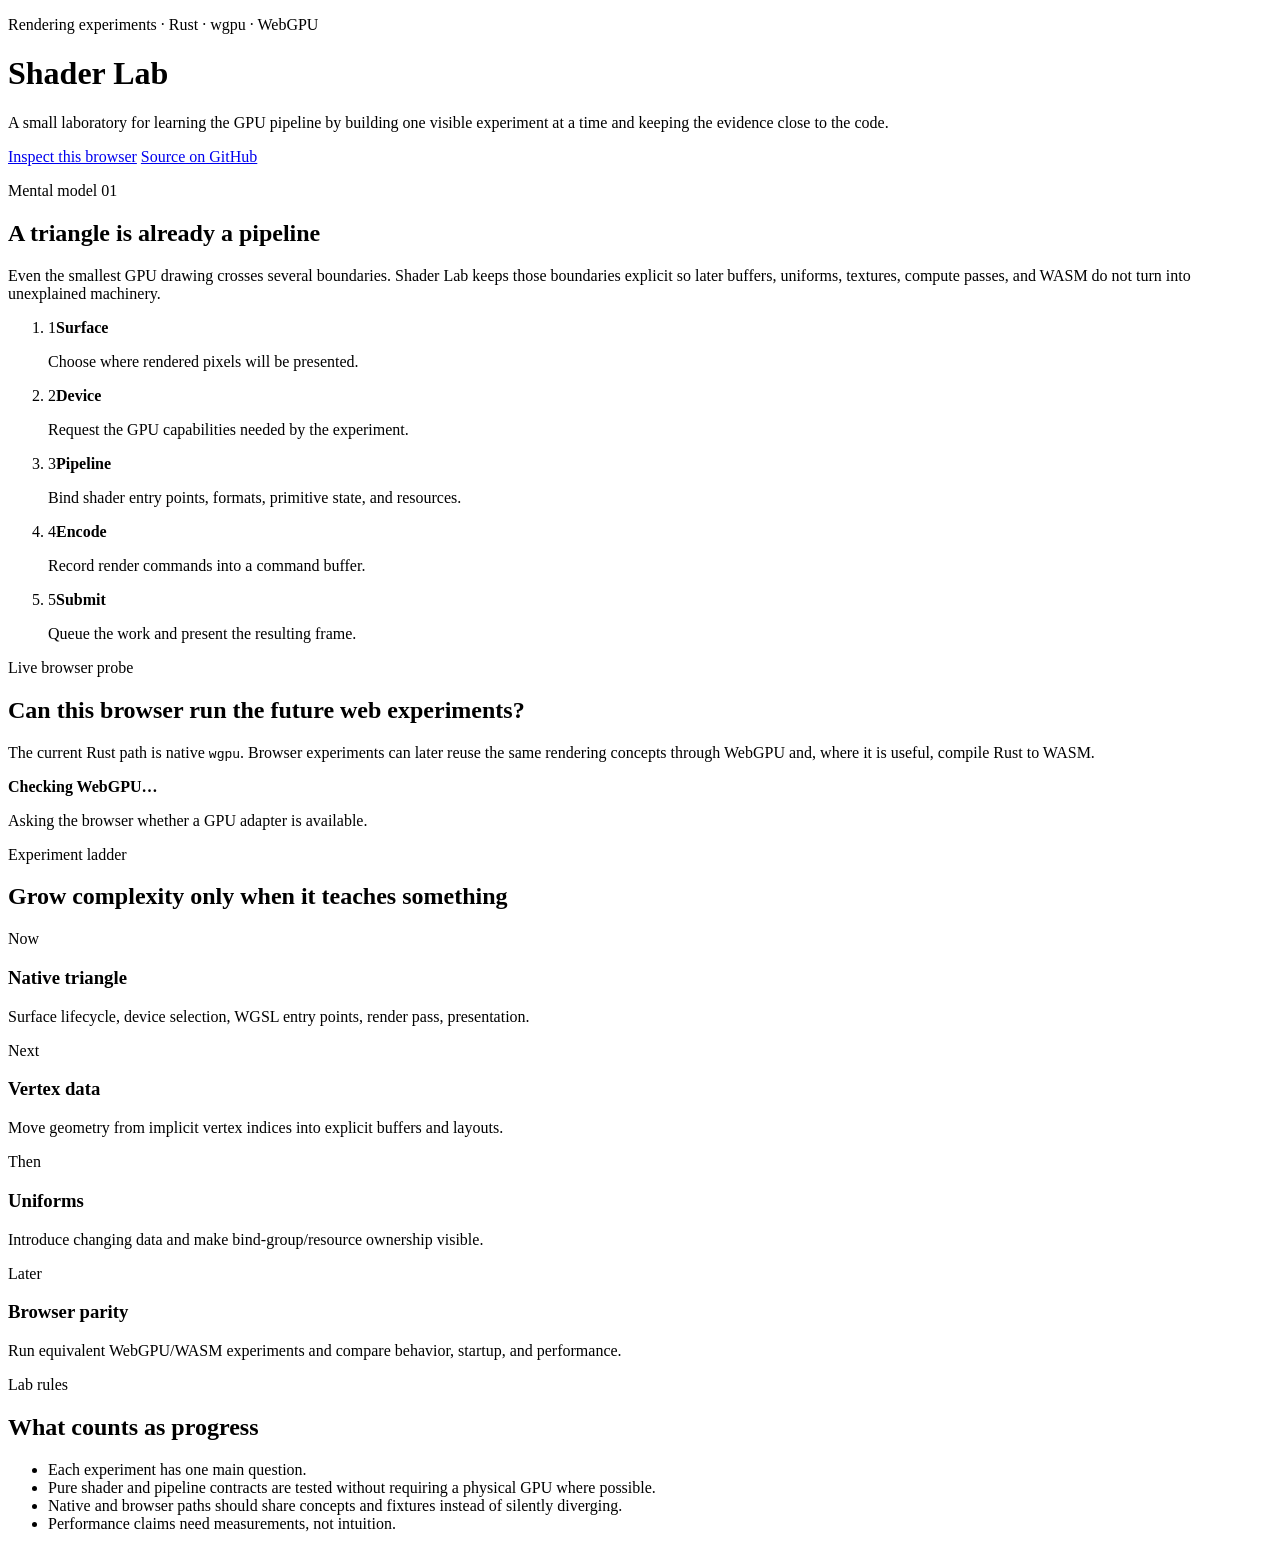
==== site/index.html @ af68c42d "feat: add Shader Lab Pages explainer" ====
<!doctype html>
<html lang="en">
  <head>
    <meta charset="utf-8" />
    <meta name="viewport" content="width=device-width, initial-scale=1" />
    <meta
      name="description"
      content="Shader Lab is an experiment-driven place to understand GPU pipelines, shaders, wgpu, WebGPU, and rendering trade-offs."
    />
    <title>Shader Lab — GPU experiments with visible evidence</title>
    <link rel="stylesheet" href="./styles.css" />
  </head>
  <body>
    <main class="shell">
      <header class="hero">
        <p class="eyebrow">Rendering experiments · Rust · wgpu · WebGPU</p>
        <h1>Shader Lab</h1>
        <p class="lede">
          A small laboratory for learning the GPU pipeline by building one visible experiment at a
          time and keeping the evidence close to the code.
        </p>
        <nav class="actions" aria-label="Project links">
          <a class="button primary" href="#webgpu-check">Inspect this browser</a>
          <a class="button" href="https://github.com/moritzbrantner/shader-lab">Source on GitHub</a>
        </nav>
      </header>

      <section class="pipeline" aria-labelledby="pipeline-title">
        <div class="section-copy">
          <p class="eyebrow">Mental model 01</p>
          <h2 id="pipeline-title">A triangle is already a pipeline</h2>
          <p>
            Even the smallest GPU drawing crosses several boundaries. Shader Lab keeps those
            boundaries explicit so later buffers, uniforms, textures, compute passes, and WASM do not
            turn into unexplained machinery.
          </p>
        </div>
        <ol class="pipeline-grid">
          <li><span>1</span><strong>Surface</strong><p>Choose where rendered pixels will be presented.</p></li>
          <li><span>2</span><strong>Device</strong><p>Request the GPU capabilities needed by the experiment.</p></li>
          <li><span>3</span><strong>Pipeline</strong><p>Bind shader entry points, formats, primitive state, and resources.</p></li>
          <li><span>4</span><strong>Encode</strong><p>Record render commands into a command buffer.</p></li>
          <li><span>5</span><strong>Submit</strong><p>Queue the work and present the resulting frame.</p></li>
        </ol>
      </section>

      <section class="capability" id="webgpu-check" aria-labelledby="capability-title">
        <div class="section-copy">
          <p class="eyebrow">Live browser probe</p>
          <h2 id="capability-title">Can this browser run the future web experiments?</h2>
          <p>
            The current Rust path is native <code>wgpu</code>. Browser experiments can later reuse
            the same rendering concepts through WebGPU and, where it is useful, compile Rust to WASM.
          </p>
        </div>
        <div class="probe-card">
          <div class="probe-state">
            <span class="status-dot" id="status-dot" aria-hidden="true"></span>
            <div>
              <strong id="status-title">Checking WebGPU…</strong>
              <p id="status-detail">Asking the browser whether a GPU adapter is available.</p>
            </div>
          </div>
          <dl class="metrics" id="metrics" hidden>
            <div><dt>Features</dt><dd id="feature-count">—</dd></div>
            <div><dt>Max bind groups</dt><dd id="max-bind-groups">—</dd></div>
            <div><dt>Max 2D texture</dt><dd id="max-texture-size">—</dd></div>
          </dl>
        </div>
      </section>

      <section class="experiments" aria-labelledby="experiments-title">
        <div class="section-copy">
          <p class="eyebrow">Experiment ladder</p>
          <h2 id="experiments-title">Grow complexity only when it teaches something</h2>
        </div>
        <div class="cards">
          <article><span>Now</span><h3>Native triangle</h3><p>Surface lifecycle, device selection, WGSL entry points, render pass, presentation.</p></article>
          <article><span>Next</span><h3>Vertex data</h3><p>Move geometry from implicit vertex indices into explicit buffers and layouts.</p></article>
          <article><span>Then</span><h3>Uniforms</h3><p>Introduce changing data and make bind-group/resource ownership visible.</p></article>
          <article><span>Later</span><h3>Browser parity</h3><p>Run equivalent WebGPU/WASM experiments and compare behavior, startup, and performance.</p></article>
        </div>
      </section>

      <section class="principles" aria-labelledby="principles-title">
        <div class="section-copy">
          <p class="eyebrow">Lab rules</p>
          <h2 id="principles-title">What counts as progress</h2>
        </div>
        <ul>
          <li>Each experiment has one main question.</li>
          <li>Pure shader and pipeline contracts are tested without requiring a physical GPU where possible.</li>
          <li>Native and browser paths should share concepts and fixtures instead of silently diverging.</li>
          <li>Performance claims need measurements, not intuition.</li>
        </ul>
      </section>
    </main>
    <script type="module" src="./app.js"></script>
  </body>
</html>
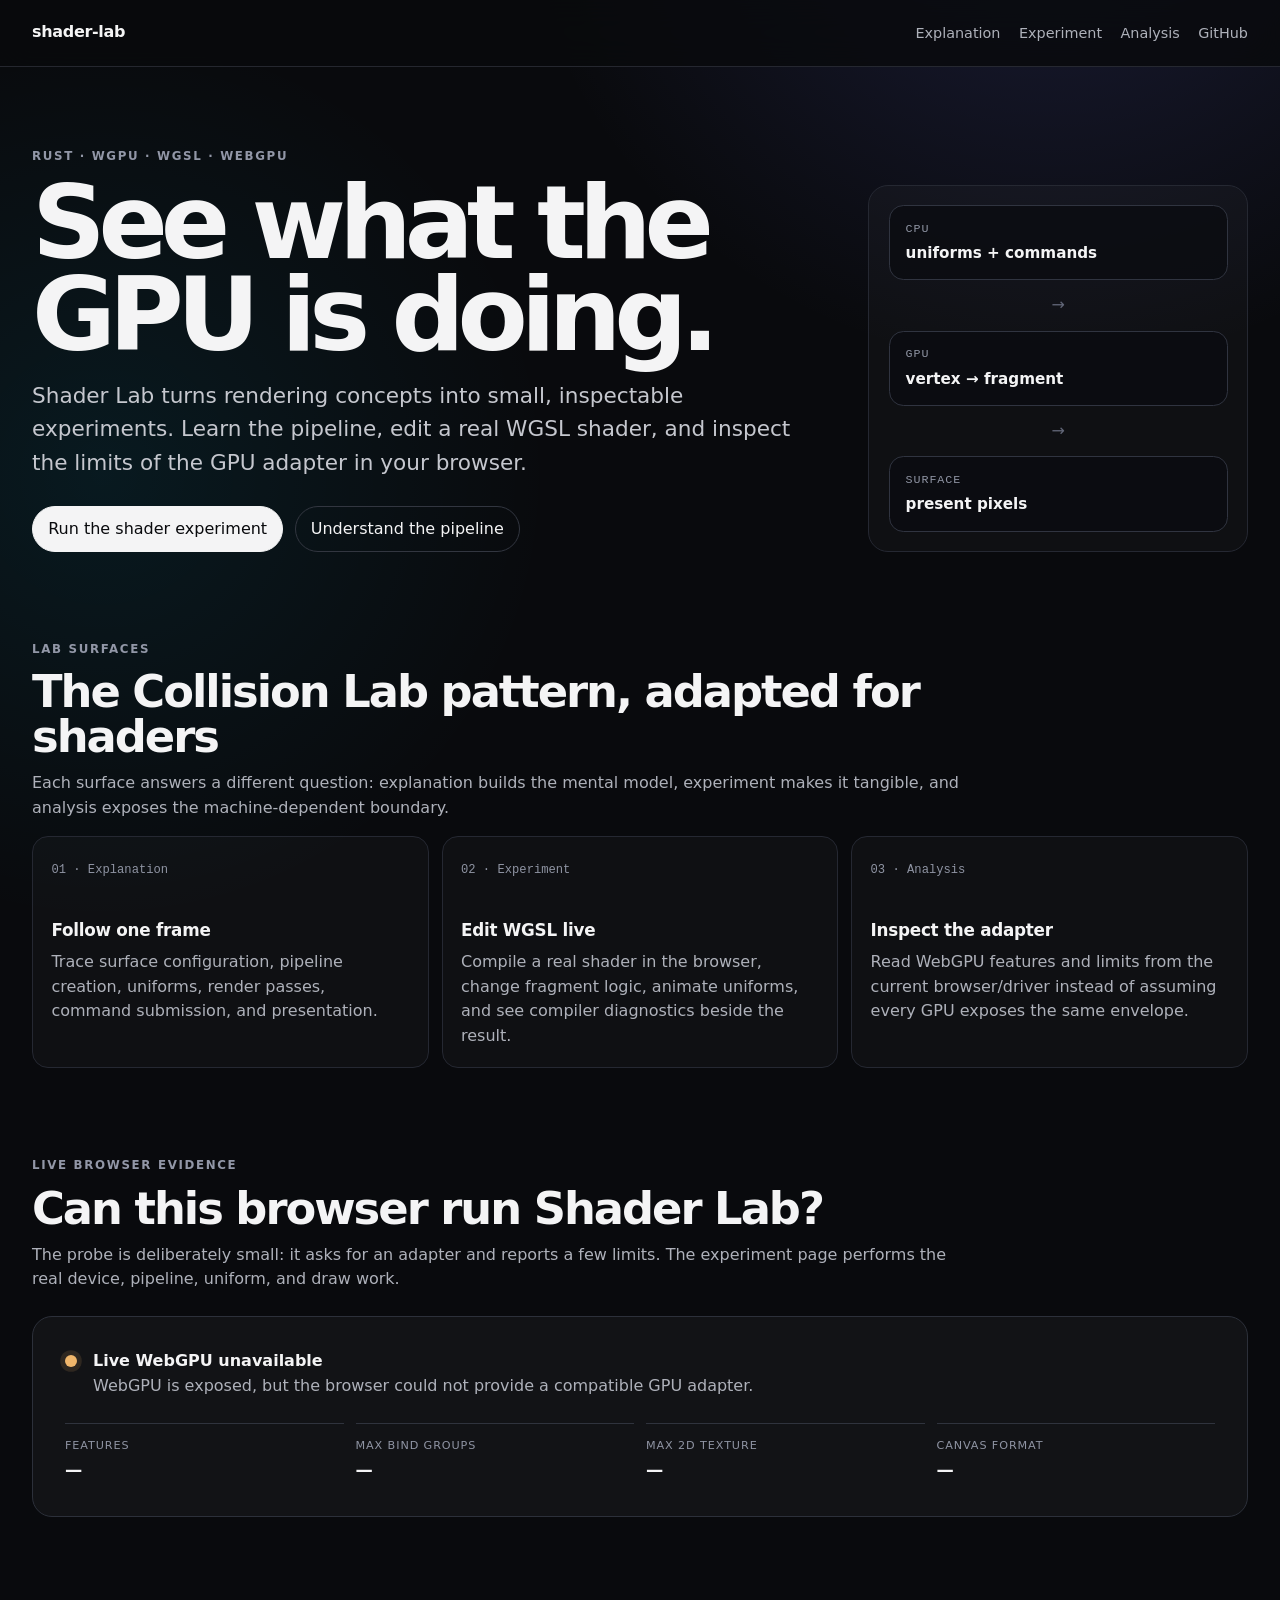
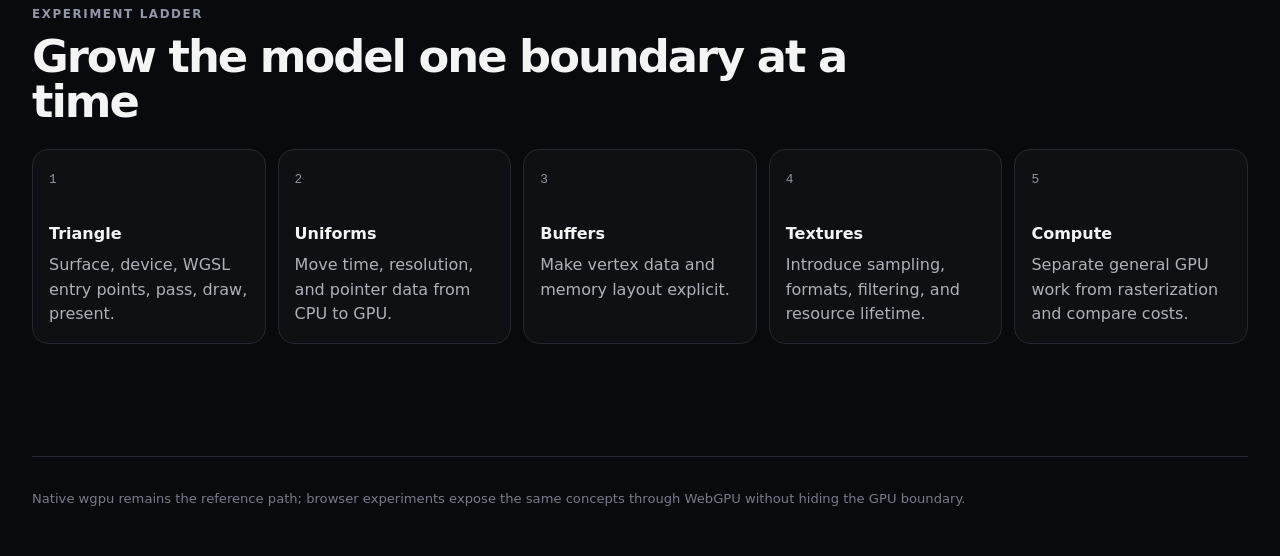
==== commit 350d168a: "feat: turn Pages into an interactive shader lab" ====
--- a/site/index.html
+++ b/site/index.html
@@ -3,55 +3,73 @@
   <head>
     <meta charset="utf-8" />
     <meta name="viewport" content="width=device-width, initial-scale=1" />
-    <meta
-      name="description"
-      content="Shader Lab is an experiment-driven place to understand GPU pipelines, shaders, wgpu, WebGPU, and rendering trade-offs."
-    />
-    <title>Shader Lab — GPU experiments with visible evidence</title>
+    <meta name="description" content="Shader Lab is an interactive WebGPU laboratory for learning GPU pipelines, WGSL, rendering, and hardware limits through visible experiments." />
+    <title>Shader Lab — interactive GPU experiments</title>
     <link rel="stylesheet" href="./styles.css" />
   </head>
   <body>
+    <header class="site-header">
+      <div class="header-inner">
+        <a class="brand" href="./">shader-lab</a>
+        <nav class="site-nav" aria-label="Shader Lab">
+          <a href="./explain/">Explanation</a>
+          <a href="./demo/">Experiment</a>
+          <a href="./analysis/">Analysis</a>
+          <a href="https://github.com/moritzbrantner/shader-lab">GitHub</a>
+        </nav>
+      </div>
+    </header>
+
     <main class="shell">
-      <header class="hero">
-        <p class="eyebrow">Rendering experiments · Rust · wgpu · WebGPU</p>
-        <h1>Shader Lab</h1>
-        <p class="lede">
-          A small laboratory for learning the GPU pipeline by building one visible experiment at a
-          time and keeping the evidence close to the code.
-        </p>
-        <nav class="actions" aria-label="Project links">
-          <a class="button primary" href="#webgpu-check">Inspect this browser</a>
-          <a class="button" href="https://github.com/moritzbrantner/shader-lab">Source on GitHub</a>
-        </nav>
-      </header>
-
-      <section class="pipeline" aria-labelledby="pipeline-title">
-        <div class="section-copy">
-          <p class="eyebrow">Mental model 01</p>
-          <h2 id="pipeline-title">A triangle is already a pipeline</h2>
-          <p>
-            Even the smallest GPU drawing crosses several boundaries. Shader Lab keeps those
-            boundaries explicit so later buffers, uniforms, textures, compute passes, and WASM do not
-            turn into unexplained machinery.
-          </p>
+      <section class="hero hero-grid">
+        <div>
+          <p class="eyebrow">Rust · wgpu · WGSL · WebGPU</p>
+          <h1>See what the GPU is doing.</h1>
+          <p class="lede">Shader Lab turns rendering concepts into small, inspectable experiments. Learn the pipeline, edit a real WGSL shader, and inspect the limits of the GPU adapter in your browser.</p>
+          <div class="actions">
+            <a class="button primary" href="./demo/">Run the shader experiment</a>
+            <a class="button" href="./explain/">Understand the pipeline</a>
+          </div>
         </div>
-        <ol class="pipeline-grid">
-          <li><span>1</span><strong>Surface</strong><p>Choose where rendered pixels will be presented.</p></li>
-          <li><span>2</span><strong>Device</strong><p>Request the GPU capabilities needed by the experiment.</p></li>
-          <li><span>3</span><strong>Pipeline</strong><p>Bind shader entry points, formats, primitive state, and resources.</p></li>
-          <li><span>4</span><strong>Encode</strong><p>Record render commands into a command buffer.</p></li>
-          <li><span>5</span><strong>Submit</strong><p>Queue the work and present the resulting frame.</p></li>
-        </ol>
+        <div class="hero-schematic" aria-label="CPU to GPU rendering pipeline">
+          <div><span>CPU</span><strong>uniforms + commands</strong></div>
+          <i aria-hidden="true">→</i>
+          <div><span>GPU</span><strong>vertex → fragment</strong></div>
+          <i aria-hidden="true">→</i>
+          <div><span>Surface</span><strong>present pixels</strong></div>
+        </div>
       </section>
 
-      <section class="capability" id="webgpu-check" aria-labelledby="capability-title">
+      <section class="section" aria-labelledby="surfaces-title">
         <div class="section-copy">
-          <p class="eyebrow">Live browser probe</p>
-          <h2 id="capability-title">Can this browser run the future web experiments?</h2>
-          <p>
-            The current Rust path is native <code>wgpu</code>. Browser experiments can later reuse
-            the same rendering concepts through WebGPU and, where it is useful, compile Rust to WASM.
-          </p>
+          <p class="eyebrow">Lab surfaces</p>
+          <h2 id="surfaces-title">The Collision Lab pattern, adapted for shaders</h2>
+          <p>Each surface answers a different question: explanation builds the mental model, experiment makes it tangible, and analysis exposes the machine-dependent boundary.</p>
+        </div>
+        <div class="cards three-up">
+          <a class="card card-link" href="./explain/">
+            <span>01 · Explanation</span>
+            <h3>Follow one frame</h3>
+            <p>Trace surface configuration, pipeline creation, uniforms, render passes, command submission, and presentation.</p>
+          </a>
+          <a class="card card-link" href="./demo/">
+            <span>02 · Experiment</span>
+            <h3>Edit WGSL live</h3>
+            <p>Compile a real shader in the browser, change fragment logic, animate uniforms, and see compiler diagnostics beside the result.</p>
+          </a>
+          <a class="card card-link" href="./analysis/">
+            <span>03 · Analysis</span>
+            <h3>Inspect the adapter</h3>
+            <p>Read WebGPU features and limits from the current browser/driver instead of assuming every GPU exposes the same envelope.</p>
+          </a>
+        </div>
+      </section>
+
+      <section class="section" id="webgpu-check" aria-labelledby="capability-title">
+        <div class="section-copy">
+          <p class="eyebrow">Live browser evidence</p>
+          <h2 id="capability-title">Can this browser run Shader Lab?</h2>
+          <p>The probe is deliberately small: it asks for an adapter and reports a few limits. The experiment page performs the real device, pipeline, uniform, and draw work.</p>
         </div>
         <div class="probe-card">
           <div class="probe-state">
@@ -61,40 +79,31 @@
               <p id="status-detail">Asking the browser whether a GPU adapter is available.</p>
             </div>
           </div>
-          <dl class="metrics" id="metrics" hidden>
+          <dl class="metrics four-up" id="metrics" hidden>
             <div><dt>Features</dt><dd id="feature-count">—</dd></div>
             <div><dt>Max bind groups</dt><dd id="max-bind-groups">—</dd></div>
             <div><dt>Max 2D texture</dt><dd id="max-texture-size">—</dd></div>
+            <div><dt>Canvas format</dt><dd id="canvas-format">—</dd></div>
           </dl>
         </div>
       </section>
 
-      <section class="experiments" aria-labelledby="experiments-title">
+      <section class="section" aria-labelledby="ladder-title">
         <div class="section-copy">
           <p class="eyebrow">Experiment ladder</p>
-          <h2 id="experiments-title">Grow complexity only when it teaches something</h2>
+          <h2 id="ladder-title">Grow the model one boundary at a time</h2>
         </div>
-        <div class="cards">
-          <article><span>Now</span><h3>Native triangle</h3><p>Surface lifecycle, device selection, WGSL entry points, render pass, presentation.</p></article>
-          <article><span>Next</span><h3>Vertex data</h3><p>Move geometry from implicit vertex indices into explicit buffers and layouts.</p></article>
-          <article><span>Then</span><h3>Uniforms</h3><p>Introduce changing data and make bind-group/resource ownership visible.</p></article>
-          <article><span>Later</span><h3>Browser parity</h3><p>Run equivalent WebGPU/WASM experiments and compare behavior, startup, and performance.</p></article>
-        </div>
-      </section>
-
-      <section class="principles" aria-labelledby="principles-title">
-        <div class="section-copy">
-          <p class="eyebrow">Lab rules</p>
-          <h2 id="principles-title">What counts as progress</h2>
-        </div>
-        <ul>
-          <li>Each experiment has one main question.</li>
-          <li>Pure shader and pipeline contracts are tested without requiring a physical GPU where possible.</li>
-          <li>Native and browser paths should share concepts and fixtures instead of silently diverging.</li>
-          <li>Performance claims need measurements, not intuition.</li>
-        </ul>
+        <ol class="pipeline-grid">
+          <li><span>1</span><strong>Triangle</strong><p>Surface, device, WGSL entry points, pass, draw, present.</p></li>
+          <li><span>2</span><strong>Uniforms</strong><p>Move time, resolution, and pointer data from CPU to GPU.</p></li>
+          <li><span>3</span><strong>Buffers</strong><p>Make vertex data and memory layout explicit.</p></li>
+          <li><span>4</span><strong>Textures</strong><p>Introduce sampling, formats, filtering, and resource lifetime.</p></li>
+          <li><span>5</span><strong>Compute</strong><p>Separate general GPU work from rasterization and compare costs.</p></li>
+        </ol>
       </section>
     </main>
+
+    <footer class="site-footer">Native wgpu remains the reference path; browser experiments expose the same concepts through WebGPU without hiding the GPU boundary.</footer>
     <script type="module" src="./app.js"></script>
   </body>
 </html>
--- a/site/styles.css
+++ b/site/styles.css
@@ -0,0 +1,197 @@
+:root {
+  font-family: Inter, ui-sans-serif, system-ui, -apple-system, BlinkMacSystemFont, "Segoe UI", sans-serif;
+  color-scheme: dark;
+  line-height: 1.55;
+  font-synthesis: none;
+  background: #090a0d;
+  color: #f4f4f5;
+}
+
+* { box-sizing: border-box; }
+html { min-width: 20rem; background: #090a0d; }
+body {
+  margin: 0;
+  background:
+    radial-gradient(circle at 82% -8%, rgba(111, 117, 255, 0.18), transparent 34rem),
+    radial-gradient(circle at 8% 22%, rgba(0, 209, 255, 0.08), transparent 28rem),
+    #090a0d;
+}
+a { color: inherit; }
+button, select, input, textarea { font: inherit; }
+button, select { color: inherit; }
+code, pre, textarea { font-family: "SFMono-Regular", Consolas, "Liberation Mono", monospace; }
+
+.site-header {
+  position: sticky;
+  top: 0;
+  z-index: 20;
+  border-bottom: 1px solid rgba(49, 52, 62, 0.72);
+  background: rgba(9, 10, 13, 0.82);
+  backdrop-filter: blur(16px);
+}
+.header-inner {
+  width: min(76rem, calc(100vw - 2rem));
+  min-height: 4.1rem;
+  margin: 0 auto;
+  display: flex;
+  align-items: center;
+  justify-content: space-between;
+  gap: 1rem;
+}
+.brand { font-weight: 760; letter-spacing: -0.02em; text-decoration: none; }
+.site-nav { display: flex; flex-wrap: wrap; justify-content: flex-end; gap: 0.45rem 1.15rem; color: #aeb1ba; font-size: 0.9rem; }
+.site-nav a { text-decoration: none; transition: color 120ms ease; }
+.site-nav a:hover, .site-nav a[aria-current="page"] { color: #fff; }
+
+.shell { width: min(76rem, calc(100vw - 2rem)); margin: 0 auto; padding: 5rem 0 6rem; }
+.narrow-flow { width: min(68rem, calc(100vw - 2rem)); }
+.hero { display: grid; gap: 1.35rem; }
+.hero-grid { grid-template-columns: minmax(0, 1.35fr) minmax(20rem, 0.65fr); gap: 3rem; align-items: end; }
+.compact-hero { max-width: 62rem; }
+.eyebrow { margin: 0 0 0.75rem; color: #9297a7; font-size: 0.74rem; font-weight: 780; letter-spacing: 0.14em; text-transform: uppercase; }
+h1, h2, h3, p { margin-top: 0; }
+h1 { max-width: 58rem; margin-bottom: 1.1rem; font-size: clamp(3.25rem, 8vw, 7.1rem); line-height: 0.9; letter-spacing: -0.07em; }
+.compact-hero h1, .experiment-heading h1 { font-size: clamp(2.8rem, 6vw, 5.4rem); }
+h2 { margin-bottom: 0.7rem; font-size: clamp(1.8rem, 4vw, 2.8rem); line-height: 1; letter-spacing: -0.045em; }
+h3 { margin-bottom: 0.45rem; font-size: 1.05rem; letter-spacing: -0.015em; }
+.lede { max-width: 53rem; margin-bottom: 0; color: #c5c7ce; font-size: clamp(1.05rem, 2vw, 1.35rem); }
+.muted, .fine-print, .section-copy > p:last-child, .card p, .pipeline-grid p, .flow-list p, #status-detail { color: #aeb1ba; }
+.fine-print { margin: 0.7rem 0 0; font-size: 0.78rem; }
+
+.actions, .toolbar-actions { display: flex; flex-wrap: wrap; gap: 0.7rem; }
+.actions { margin-top: 1.7rem; }
+.button {
+  display: inline-flex;
+  min-height: 2.65rem;
+  align-items: center;
+  justify-content: center;
+  border: 1px solid #323640;
+  border-radius: 999px;
+  padding: 0.58rem 0.95rem;
+  background: transparent;
+  text-decoration: none;
+  cursor: pointer;
+}
+.button:hover:not(:disabled) { border-color: #686d7b; }
+.button.primary { border-color: #f4f4f5; background: #f4f4f5; color: #090a0d; }
+.button:disabled { cursor: not-allowed; opacity: 0.45; }
+
+.hero-schematic { display: grid; gap: 0.8rem; border: 1px solid #252832; border-radius: 1.25rem; padding: 1.2rem; background: rgba(255,255,255,0.025); }
+.hero-schematic div { border: 1px solid #303440; border-radius: 0.9rem; padding: 0.85rem 1rem; background: rgba(10,12,17,0.8); }
+.hero-schematic span { display: block; margin-bottom: 0.2rem; color: #8f94a3; font-family: monospace; font-size: 0.73rem; text-transform: uppercase; letter-spacing: 0.08em; }
+.hero-schematic strong { font-size: 0.95rem; }
+.hero-schematic i { color: #616677; font-style: normal; text-align: center; }
+
+.section { margin-top: 5.5rem; }
+.section-copy { max-width: 58rem; }
+.cards { display: grid; gap: 0.8rem; }
+.cards.three-up { grid-template-columns: repeat(3, minmax(0,1fr)); }
+.card { border: 1px solid #252832; border-radius: 1rem; padding: 1.15rem; background: rgba(255,255,255,0.025); }
+.card > span { display: inline-flex; margin-bottom: 2.3rem; color: #8f94a3; font-family: monospace; font-size: 0.76rem; }
+.card p { margin-bottom: 0; }
+.card-link { text-decoration: none; transition: transform 130ms ease, border-color 130ms ease, background 130ms ease; }
+.card-link:hover { transform: translateY(-2px); border-color: #414653; background: rgba(255,255,255,0.04); }
+
+.probe-card, .analysis-summary-card { display: grid; gap: 1.5rem; margin-top: 1.5rem; border: 1px solid #2c303a; border-radius: 1.25rem; padding: clamp(1.2rem,4vw,2rem); background: rgba(255,255,255,0.035); }
+.probe-state { display: flex; gap: 1rem; align-items: flex-start; }
+.probe-state p { margin-bottom: 0; }
+.status-dot { width: 0.75rem; height: 0.75rem; flex: none; border-radius: 999px; margin-top: 0.35rem; background: #6f7584; box-shadow: 0 0 0 0.3rem rgba(111,117,132,0.15); }
+.status-dot[data-state="ready"] { background: #70e6a8; box-shadow: 0 0 0 0.3rem rgba(112,230,168,0.12); }
+.status-dot[data-state="missing"] { background: #f0b66b; box-shadow: 0 0 0 0.3rem rgba(240,182,107,0.12); }
+.metrics { display: grid; gap: 0.75rem; margin: 0; }
+.metrics.four-up { grid-template-columns: repeat(4, minmax(0,1fr)); }
+.metrics div { border-top: 1px solid #2f333d; padding-top: 0.8rem; }
+.metrics dt, .single-metric dt, .render-metrics dt { color: #8f94a3; font-size: 0.7rem; letter-spacing: 0.08em; text-transform: uppercase; }
+.metrics dd, .single-metric dd, .render-metrics dd { margin: 0.2rem 0 0; font-size: 1.08rem; font-variant-numeric: tabular-nums; font-weight: 720; }
+
+.pipeline-grid { display: grid; grid-template-columns: repeat(5,minmax(0,1fr)); gap: 0.75rem; margin-top: 1.5rem; padding: 0; list-style: none; }
+.pipeline-grid li { border: 1px solid #252832; border-radius: 1rem; padding: 1rem; background: rgba(255,255,255,0.025); }
+.pipeline-grid li > span { display: inline-flex; margin-bottom: 2rem; color: #8f94a3; font-family: monospace; font-size: 0.8rem; }
+.pipeline-grid strong { display: block; margin-bottom: 0.4rem; }
+.pipeline-grid p { margin-bottom: 0; }
+
+.flow-list { display: grid; gap: 0; margin: 1.8rem 0 0; padding: 0; list-style: none; border-top: 1px solid #2b2f39; }
+.flow-list li { display: grid; grid-template-columns: 5rem 1fr; gap: 1.25rem; padding: 1.4rem 0; border-bottom: 1px solid #2b2f39; }
+.flow-list li > span { color: #7d8290; font-family: monospace; }
+.flow-list h3 { font-size: 1.2rem; }
+.flow-list p { max-width: 54rem; margin-bottom: 0; }
+.split-panel { display: grid; grid-template-columns: repeat(2,minmax(0,1fr)); gap: 1rem; }
+.split-panel > div, .callout { border: 1px solid #292d37; border-radius: 1rem; padding: clamp(1.2rem,3vw,1.7rem); background: rgba(255,255,255,0.025); }
+pre { overflow: auto; margin: 1.2rem 0 0; border: 1px solid #292d37; border-radius: 0.8rem; padding: 1rem; background: #07080b; color: #c9d0df; font-size: 0.82rem; line-height: 1.65; }
+.callout p:not(.eyebrow) { max-width: 52rem; color: #b7bac3; }
+
+.experiment-shell { width: min(92rem, calc(100vw - 2rem)); }
+.experiment-heading { display: flex; justify-content: space-between; gap: 2rem; align-items: end; }
+.experiment-heading > div:first-child { max-width: 60rem; }
+.experiment-status { display: grid; gap: 0.6rem; justify-items: end; text-align: right; }
+.state-pill { display: inline-flex; width: fit-content; border: 1px solid #3a3f4b; border-radius: 999px; padding: 0.38rem 0.72rem; color: #c7cad3; background: rgba(255,255,255,0.03); font-size: 0.78rem; }
+.state-pill[data-state="ready"] { border-color: rgba(112,230,168,0.38); color: #9aefbf; }
+.state-pill[data-state="error"] { border-color: rgba(255,116,116,0.42); color: #ff9d9d; }
+.state-pill[data-state="working"] { color: #c8cbff; }
+.workspace { display: grid; grid-template-columns: minmax(24rem,0.95fr) minmax(30rem,1.05fr); gap: 0.9rem; margin-top: 2rem; }
+.render-panel, .editor-panel, .diagnostic-panel { border: 1px solid #292d37; border-radius: 1rem; background: rgba(12,14,19,0.82); overflow: hidden; }
+.render-panel { padding: 0.75rem; }
+#shader-canvas { display: block; width: 100%; height: min(58vh, 38rem); min-height: 28rem; border-radius: 0.7rem; background: #05060a; touch-action: none; }
+.render-metrics { display: grid; grid-template-columns: repeat(3,minmax(0,1fr)); gap: 0.65rem; margin: 0.75rem 0 0; }
+.render-metrics div { border: 1px solid #252a34; border-radius: 0.65rem; padding: 0.65rem 0.75rem; }
+.render-metrics dd { font-size: 0.9rem; }
+.editor-panel { display: grid; grid-template-rows: auto auto minmax(28rem,1fr) auto; }
+.toolbar { display: flex; flex-wrap: wrap; align-items: end; gap: 0.85rem; padding: 0.85rem; border-bottom: 1px solid #292d37; }
+.toolbar label { display: grid; gap: 0.3rem; color: #9ea2af; font-size: 0.73rem; text-transform: uppercase; letter-spacing: 0.07em; }
+.toolbar select { min-height: 2.55rem; border: 1px solid #323640; border-radius: 0.65rem; padding: 0 0.7rem; background: #11141a; }
+.toolbar input[type="range"] { width: 8rem; accent-color: #d8daff; }
+.toolbar-actions { margin-left: auto; }
+.toolbar .button { min-height: 2.55rem; }
+.editor-label { padding: 0.72rem 0.85rem 0.35rem; color: #8f94a3; font-size: 0.72rem; text-transform: uppercase; letter-spacing: 0.08em; }
+#shader-source { width: 100%; min-height: 34rem; resize: vertical; border: 0; outline: 0; padding: 0.85rem; background: #07080c; color: #d9ddeb; font-size: 0.82rem; line-height: 1.58; tab-size: 4; }
+.editor-panel > .fine-print { padding: 0 0.85rem 0.85rem; }
+.diagnostic-panel { margin-top: 0.9rem; padding: 1rem; }
+.diagnostics { display: grid; gap: 0.45rem; margin: 1rem 0 0; padding: 0; list-style: none; font-family: monospace; font-size: 0.78rem; }
+.diagnostics li { border: 1px solid #292d37; border-radius: 0.65rem; padding: 0.65rem 0.75rem; color: #adb2c0; background: #080a0e; }
+.diagnostics li[data-type="error"] { border-color: rgba(255,116,116,0.35); color: #ffaaaa; }
+.diagnostics li[data-type="warning"] { border-color: rgba(240,182,107,0.35); color: #f0c98f; }
+
+.analysis-summary-card { grid-template-columns: 1fr auto; align-items: center; }
+.analysis-summary-card p { max-width: 54rem; margin: 0.75rem 0 0; color: #aeb1ba; }
+.single-metric { margin: 0; text-align: right; }
+.analysis-grid { display: grid; grid-template-columns: minmax(0,1.25fr) minmax(18rem,0.75fr); gap: 2.2rem; align-items: start; }
+.table-wrap { overflow-x: auto; margin-top: 1.3rem; border: 1px solid #292d37; border-radius: 0.9rem; }
+table { width: 100%; border-collapse: collapse; font-size: 0.88rem; }
+th, td { padding: 0.8rem 0.9rem; border-bottom: 1px solid #262a33; text-align: left; }
+thead th { color: #8f94a3; font-size: 0.7rem; text-transform: uppercase; letter-spacing: 0.07em; background: rgba(255,255,255,0.025); }
+tbody tr:last-child th, tbody tr:last-child td { border-bottom: 0; }
+tbody th { color: #c8cad1; font-weight: 550; }
+tbody td { color: #f1f1f3; font-family: monospace; font-variant-numeric: tabular-nums; }
+.feature-list { display: flex; flex-wrap: wrap; gap: 0.45rem; margin: 1.3rem 0 0; padding: 0; list-style: none; }
+.feature-list li { border: 1px solid #30343f; border-radius: 999px; padding: 0.35rem 0.6rem; color: #b8bbc5; background: rgba(255,255,255,0.025); font-family: monospace; font-size: 0.72rem; }
+
+.site-footer { width: min(76rem, calc(100vw - 2rem)); margin: 0 auto; border-top: 1px solid #242832; padding: 2rem 0 3rem; color: #777c8a; font-size: 0.82rem; }
+
+@media (max-width: 72rem) {
+  .hero-grid, .workspace, .analysis-grid { grid-template-columns: 1fr; }
+  .hero-schematic { grid-template-columns: repeat(3,1fr); align-items: center; }
+  .hero-schematic i { transform: rotate(-90deg); }
+  .experiment-status { justify-items: start; text-align: left; }
+  .experiment-heading { align-items: start; flex-direction: column; }
+  #shader-canvas { height: 32rem; }
+}
+@media (max-width: 58rem) {
+  .pipeline-grid { grid-template-columns: repeat(2,1fr); }
+  .cards.three-up { grid-template-columns: 1fr; }
+  .metrics.four-up { grid-template-columns: repeat(2,1fr); }
+  .split-panel { grid-template-columns: 1fr; }
+  .hero-schematic { grid-template-columns: 1fr; }
+  .hero-schematic i { transform: none; }
+}
+@media (max-width: 42rem) {
+  .header-inner { align-items: flex-start; flex-direction: column; padding: 0.8rem 0; }
+  .site-nav { justify-content: flex-start; }
+  .shell { width: min(100% - 1.25rem,76rem); padding-top: 3rem; }
+  .pipeline-grid, .metrics.four-up, .render-metrics { grid-template-columns: 1fr; }
+  .flow-list li { grid-template-columns: 3.2rem 1fr; }
+  .analysis-summary-card { grid-template-columns: 1fr; }
+  .single-metric { text-align: left; }
+  .toolbar-actions { width: 100%; margin-left: 0; }
+  #shader-canvas { min-height: 20rem; height: 23rem; }
+  #shader-source { min-height: 28rem; }
+}
